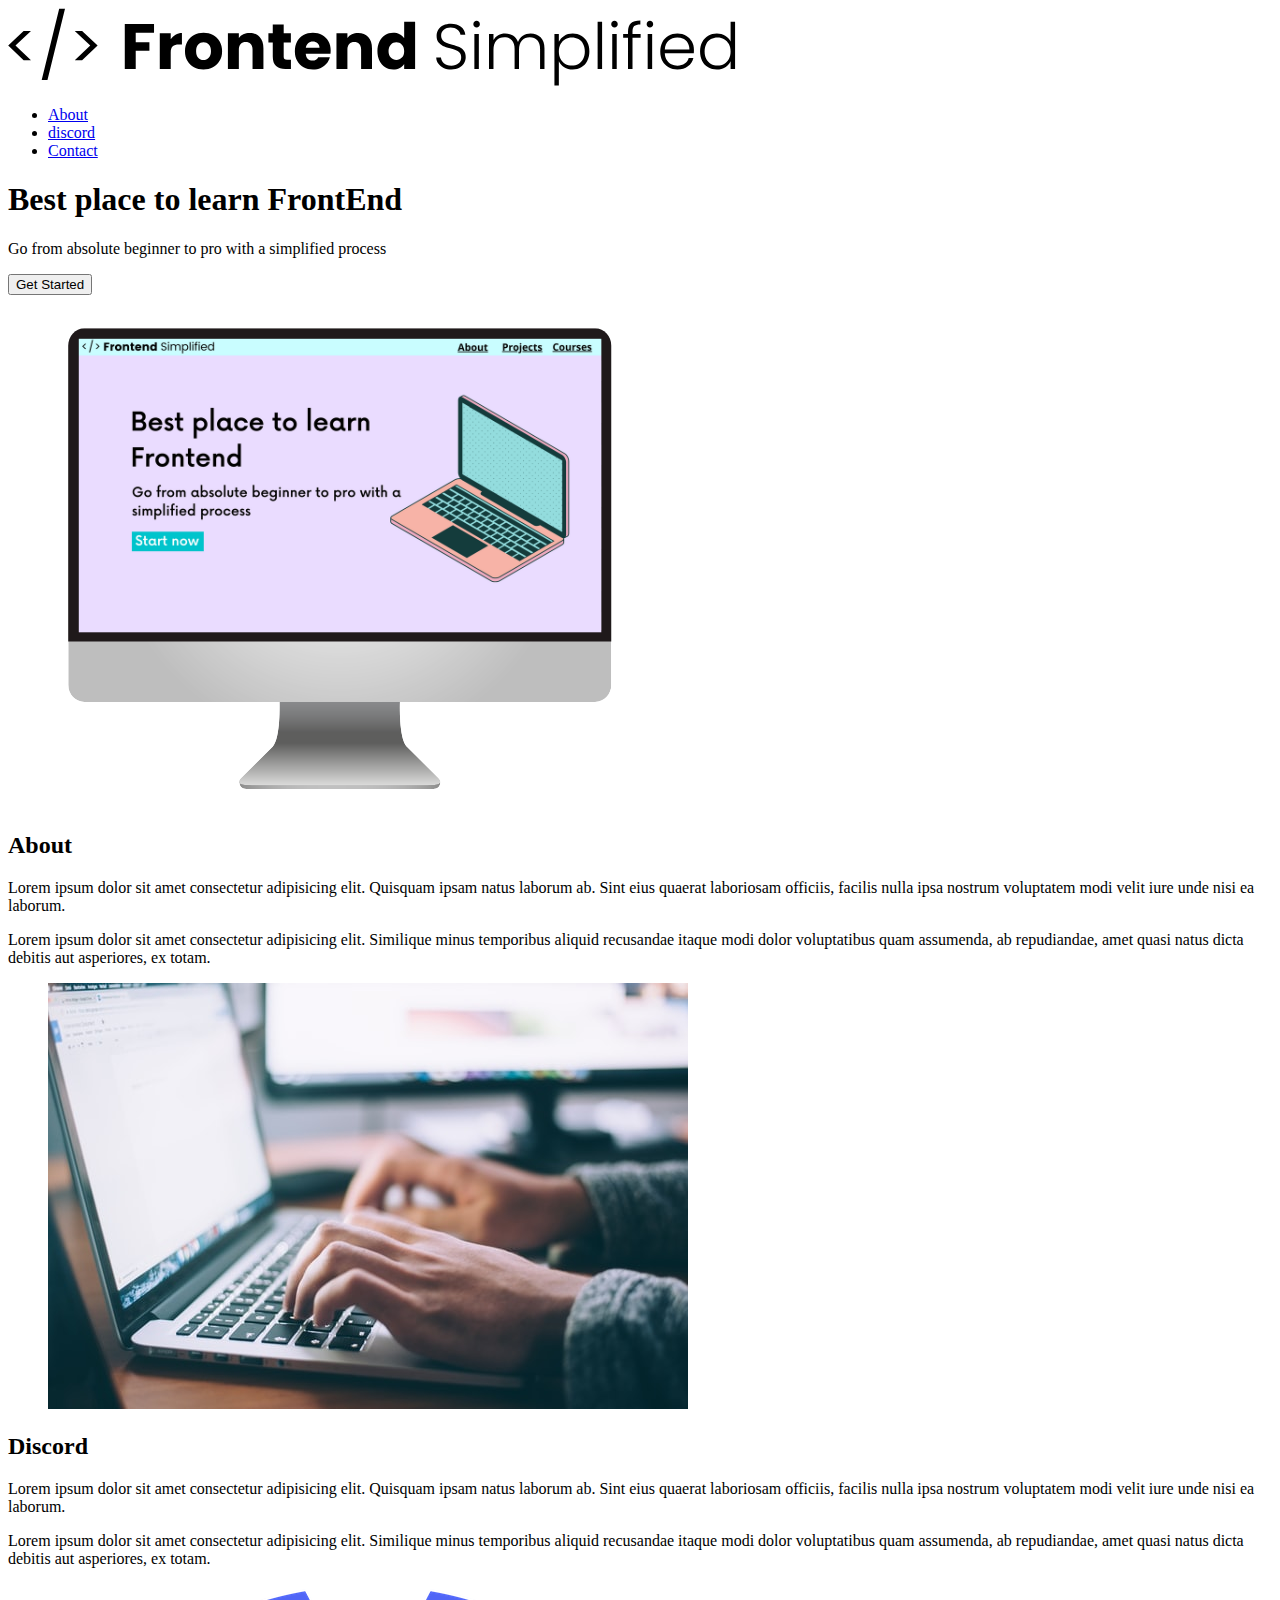
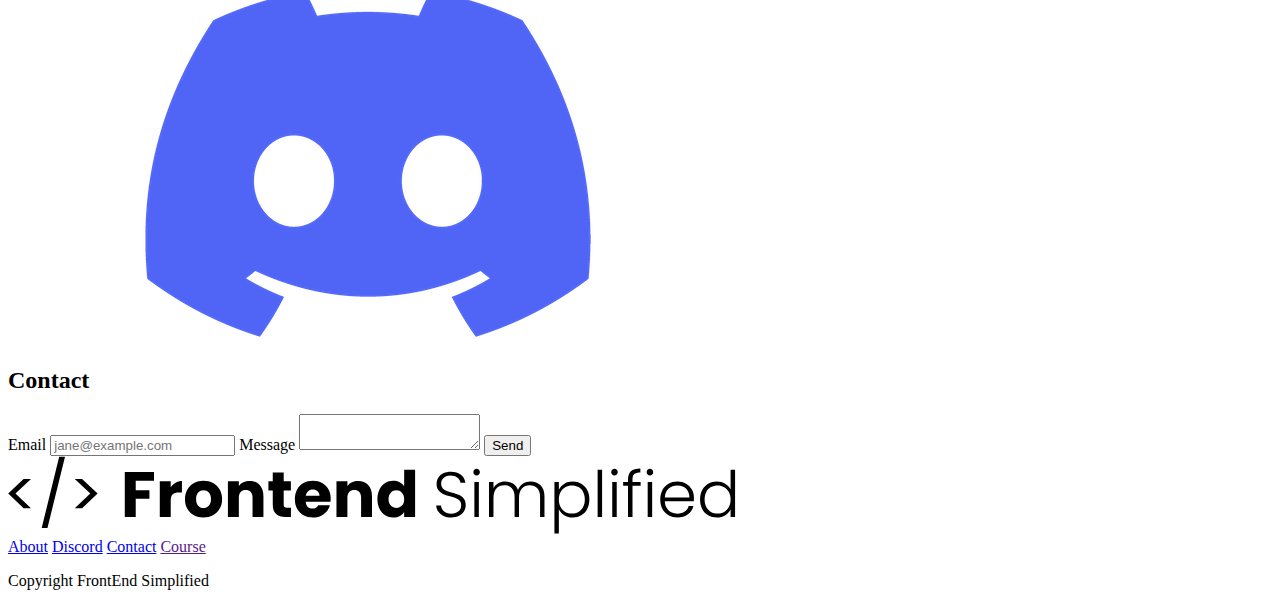
==== Frontend Best Practices Example Website/index.html @ 915b5ca9 "Setup HTML" ====
<!DOCTYPE html>
<html lang="en">
<head>
    <meta charset="UTF-8">
    <meta name="viewport" content="width=device-width, initial-scale=1.0">
    <title>FrontEnd Example</title>
</head>
<body>
    <section>
        <nav>
            <img src="./assets/FES.svg" alt=""> 
            <ul>
                <li><a href="#about">About</a></li>
                <li><a href="#discord">discord</a></li>
                <li><a href="#contact">Contact</a></li>
            </ul>
        </nav>
        <header>
            <div>
                <h1>Best place to learn FrontEnd</h1>
                <p>Go from absolute beginner to pro with a simplified process</p>
                <button>Get Started</button>
            </div>
            <figure>
                <img src="./assets/laptop.png" alt="Home page image">
            </figure>
        </header>        
    </section>
    <main>
        <section id="about">
            <h2>About</h2>
            <div>
                <p> 
                    Lorem ipsum dolor sit amet consectetur adipisicing elit. Quisquam ipsam natus laborum ab. Sint 
                    eius quaerat laboriosam officiis, facilis nulla ipsa nostrum voluptatem modi velit iure unde nisi ea 
                    laborum.
                </p>
                <p>
                    Lorem ipsum dolor sit amet consectetur adipisicing elit. Similique minus temporibus aliquid recusandae 
                    itaque modi dolor voluptatibus quam assumenda, ab repudiandae, amet quasi natus dicta debitis aut asperiores, ex 
                    totam.
                </p>
            </div>
            <figure>
                <img src="./assets/about.jpg" alt="">
            </figure>
        </section>
        <section id="discord">
            <h2>Discord</h2>
            <div>
                <p> 
                    Lorem ipsum dolor sit amet consectetur adipisicing elit. Quisquam ipsam natus laborum ab. Sint 
                    eius quaerat laboriosam officiis, facilis nulla ipsa nostrum voluptatem modi velit iure unde nisi ea 
                    laborum.
                </p>
                <p>
                    Lorem ipsum dolor sit amet consectetur adipisicing elit. Similique minus temporibus aliquid recusandae 
                    itaque modi dolor voluptatibus quam assumenda, ab repudiandae, amet quasi natus dicta debitis aut asperiores, ex 
                    totam.
                </p>
            </div>
            <figure>
                <img src="./assets/discord.png" alt="Discord">
            </figure>
        </section>
        <section id="contact">
            <h2>Contact</h2>
            <form action="">
                <label for="">Email</label>
                <input type="email" placeholder="jane@example.com">
                <!-- <input text="text" placeholder="jane@example.com"> -->
                <label for="">Message</label>
                <textarea name="" id=""></textarea>
                <button>Send</button>
            </form>
        </section>
    </main>
    
    <footer>
        <img src="./assets/FES.svg" alt="">
        <div>
            <a href="#about">About</a>
            <a href="#discord">Discord</a>
            <a href="#contact">Contact</a>
            <a href="">Course</a>
        </div>
        <p>Copyright FrontEnd Simplified</p>
    </footer>
</body>
</html>
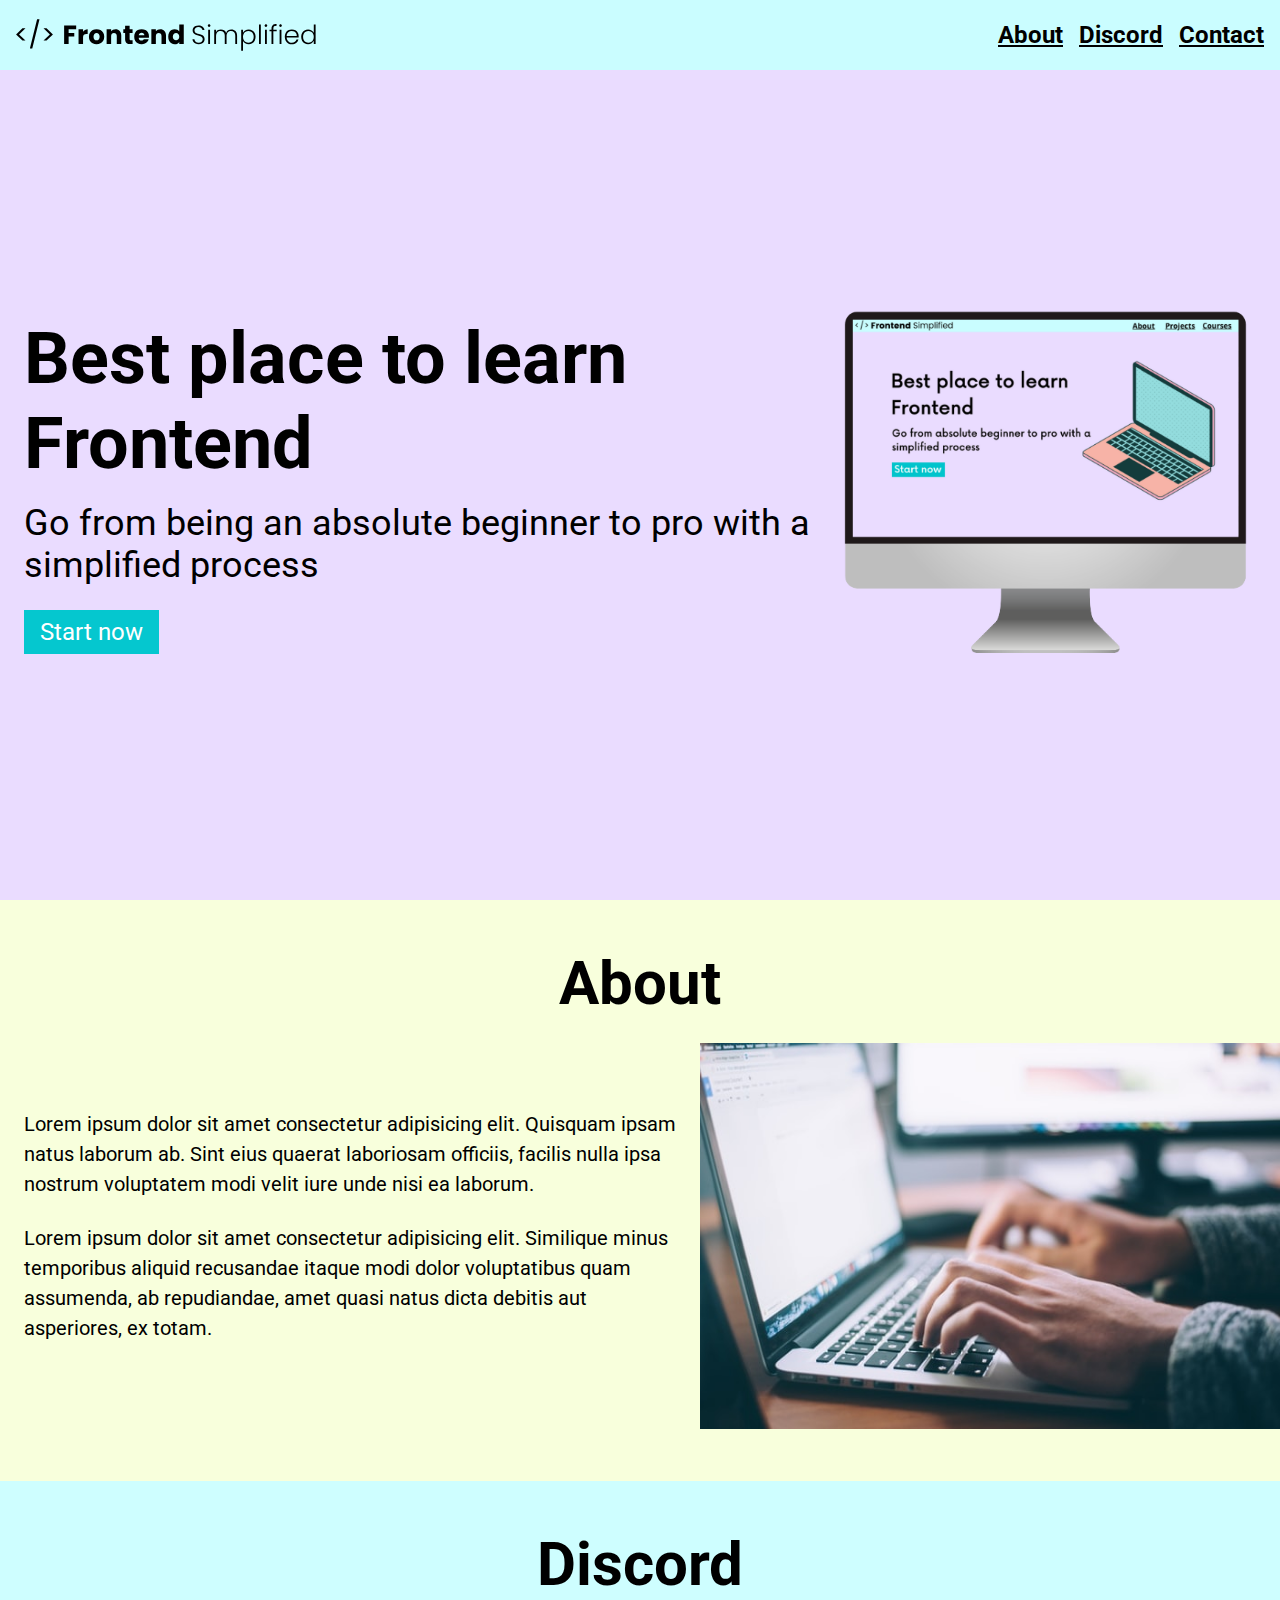
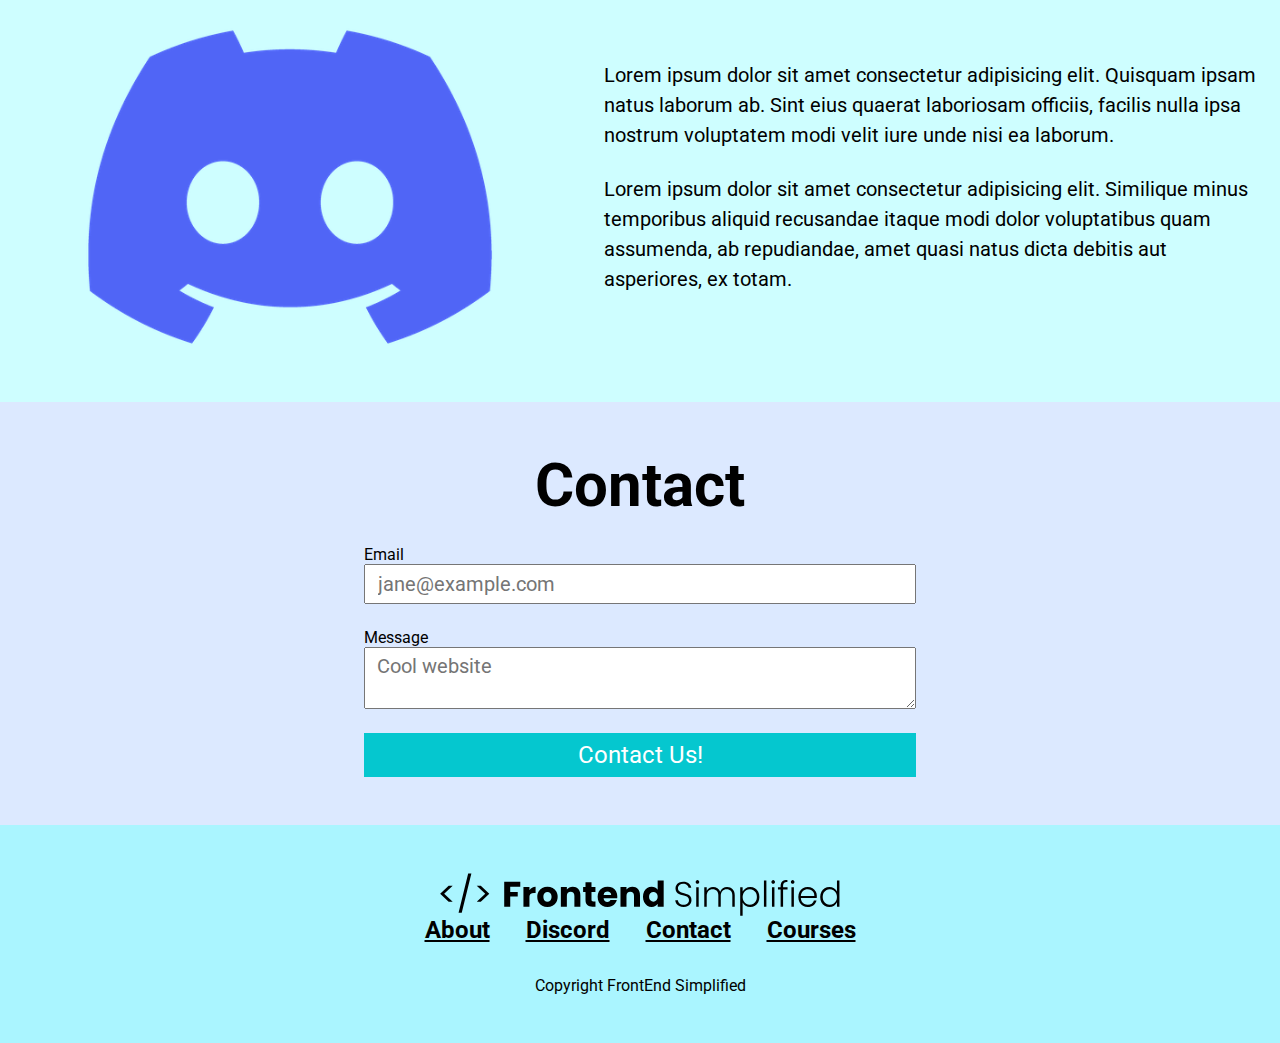
==== commit 19b76ba7: "Finished tutorial" ====
--- a/Frontend Best Practices Example Website/index.html
+++ b/Frontend Best Practices Example Website/index.html
@@ -1,90 +1,110 @@
 <!DOCTYPE html>
 <html lang="en">
+
 <head>
-    <meta charset="UTF-8">
-    <meta name="viewport" content="width=device-width, initial-scale=1.0">
+    <meta charset="UTF-8" />
+    <meta name="viewport" content="width=device-width, initial-scale=1.0" />
     <title>FrontEnd Example</title>
+    <link rel="stylesheet" href="./style.css" />
 </head>
+
 <body>
     <section>
         <nav>
-            <img src="./assets/FES.svg" alt=""> 
+            <img src="./assets/FES.svg" class="logo" alt="" />
             <ul>
                 <li><a href="#about">About</a></li>
-                <li><a href="#discord">discord</a></li>
+                <li><a href="#discord">Discord</a></li>
                 <li><a href="#contact">Contact</a></li>
             </ul>
         </nav>
         <header>
-            <div>
-                <h1>Best place to learn FrontEnd</h1>
-                <p>Go from absolute beginner to pro with a simplified process</p>
-                <button>Get Started</button>
+            <div class="row">
+                <div class="home__description">
+                    <h1>Best place to learn Frontend</h1>
+                    <p class="subheader">
+                        Go from being an absolute beginner to pro with a simplified
+                        process
+                    </p>
+                    <button class="home__description--button">Start now</button>
+                </div>
+                <figure>
+                    <img src="./assets/laptop.png" alt="Home page image" />
+                </figure>
             </div>
-            <figure>
-                <img src="./assets/laptop.png" alt="Home page image">
-            </figure>
-        </header>        
+        </header>
     </section>
     <main>
         <section id="about">
             <h2>About</h2>
-            <div>
-                <p> 
-                    Lorem ipsum dolor sit amet consectetur adipisicing elit. Quisquam ipsam natus laborum ab. Sint 
-                    eius quaerat laboriosam officiis, facilis nulla ipsa nostrum voluptatem modi velit iure unde nisi ea 
-                    laborum.
-                </p>
-                <p>
-                    Lorem ipsum dolor sit amet consectetur adipisicing elit. Similique minus temporibus aliquid recusandae 
-                    itaque modi dolor voluptatibus quam assumenda, ab repudiandae, amet quasi natus dicta debitis aut asperiores, ex 
-                    totam.
-                </p>
+            <div class="row">
+                <div class="section__description">
+                    <div class="section__description--wrapper">
+                        <p class="section__description--para">
+                            Lorem ipsum dolor sit amet consectetur adipisicing elit. Quisquam
+                            ipsam natus laborum ab. Sint eius quaerat laboriosam officiis,
+                            facilis nulla ipsa nostrum voluptatem modi velit iure unde nisi ea
+                            laborum.
+                        </p>
+                        <p class="section__description--para">
+                            Lorem ipsum dolor sit amet consectetur adipisicing elit. Similique
+                            minus temporibus aliquid recusandae itaque modi dolor voluptatibus
+                            quam assumenda, ab repudiandae, amet quasi natus dicta debitis aut
+                            asperiores, ex totam.
+                        </p>
+                    </div>
+                    <figure>
+                        <img src="./assets/about.jpg" class="about__img--wrapper" alt="" />
+                    </figure>
+                </div>
             </div>
-            <figure>
-                <img src="./assets/about.jpg" alt="">
-            </figure>
         </section>
         <section id="discord">
             <h2>Discord</h2>
-            <div>
-                <p> 
-                    Lorem ipsum dolor sit amet consectetur adipisicing elit. Quisquam ipsam natus laborum ab. Sint 
-                    eius quaerat laboriosam officiis, facilis nulla ipsa nostrum voluptatem modi velit iure unde nisi ea 
-                    laborum.
-                </p>
-                <p>
-                    Lorem ipsum dolor sit amet consectetur adipisicing elit. Similique minus temporibus aliquid recusandae 
-                    itaque modi dolor voluptatibus quam assumenda, ab repudiandae, amet quasi natus dicta debitis aut asperiores, ex 
-                    totam.
-                </p>
+            <div class="row">
+                <div class="section__description">
+                    <figure>
+                        <img src="./assets/discord.png" class="discord__img--wrapper" alt="Discord" />
+                    </figure>
+                    <div class="section__description--wrapper">
+                        <p class="section__description--para">
+                            Lorem ipsum dolor sit amet consectetur adipisicing elit. Quisquam
+                            ipsam natus laborum ab. Sint eius quaerat laboriosam officiis,
+                            facilis nulla ipsa nostrum voluptatem modi velit iure unde nisi ea
+                            laborum.
+                        </p>
+                        <p class="section__description--para">
+                            Lorem ipsum dolor sit amet consectetur adipisicing elit. Similique
+                            minus temporibus aliquid recusandae itaque modi dolor voluptatibus
+                            quam assumenda, ab repudiandae, amet quasi natus dicta debitis aut
+                            asperiores, ex totam.
+                        </p>
+                    </div>
+                </div>
             </div>
-            <figure>
-                <img src="./assets/discord.png" alt="Discord">
-            </figure>
         </section>
         <section id="contact">
             <h2>Contact</h2>
             <form action="">
                 <label for="">Email</label>
-                <input type="email" placeholder="jane@example.com">
-                <!-- <input text="text" placeholder="jane@example.com"> -->
+                <input type="email" placeholder="jane@example.com" />
                 <label for="">Message</label>
-                <textarea name="" id=""></textarea>
-                <button>Send</button>
+                <textarea type="text" placeholder="Cool website"></textarea>
+                <button>Contact Us!</button>
             </form>
         </section>
     </main>
-    
+
     <footer>
-        <img src="./assets/FES.svg" alt="">
-        <div>
-            <a href="#about">About</a>
-            <a href="#discord">Discord</a>
-            <a href="#contact">Contact</a>
-            <a href="">Course</a>
+        <img class="footer__logo" src="./assets/FES.svg" alt="" />
+        <div class="footer__links">
+            <a class="footer__link" href="#about">About</a>
+            <a class="footer__link" href="#discord">Discord</a>
+            <a class="footer__link" href="#contact">Contact</a>
+            <a class="footer__link" href="">Courses</a>
         </div>
-        <p>Copyright FrontEnd Simplified</p>
+        <p class="copyright">Copyright FrontEnd Simplified</p>
     </footer>
 </body>
+
 </html>--- a/Frontend Best Practices Example Website/style.css
+++ b/Frontend Best Practices Example Website/style.css
@@ -0,0 +1,252 @@
+@import url('https://fonts.googleapis.com/css2?family=Roboto:wght@300;400;500;700&display=swap');
+
+* {
+    margin: 0;
+    padding: 0;
+    box-sizing: border-box;
+    font-family: "Roboto", sans-serif;
+}
+
+nav {
+    height: 70px;
+    /* width: 100%; */
+    display: flex;
+    justify-content: space-between;
+    padding: 0 16px;
+    background-color: #cafdff;
+}
+
+header { 
+    background-color: #eadcff;
+    height: calc(100vh - 70px);
+    padding: 24px;
+    display: flex;
+    align-items: center;
+    justify-content: center;
+
+}
+
+h1 { 
+    font-size: 72px;
+}
+
+.subheader {
+    font-size: 36px;
+    margin: 16px 0 24px 0;
+}
+
+button {
+    background-color: #05c7cf;
+    color: white;
+    border: none;
+    padding: 8px 16px;
+    font-size: 24px;
+    cursor: pointer;
+}
+
+a {
+    color: #000;
+    font-size: 24px;
+    font-weight: 700;
+}
+
+.logo {
+    width: 300px;
+}
+
+ul {
+    display: flex;
+    align-items: center;
+}
+
+li {
+    list-style: none;
+    padding-left: 16px;
+}
+
+
+.row {
+    width: 100%;
+    max-width: 1300px;
+    margin: 0 auto;
+    display: flex;
+    align-items: center;
+    justify-content: center;
+}
+
+#about, #discord, #contact, footer {
+    padding: 48px 0;
+}
+
+/* 
+
+About
+
+*/
+
+#about {
+    background-color: #f8ffdc;
+}
+
+
+h2 {
+    font-size: 60px;
+    text-align: center;
+    margin-bottom: 24px;
+}
+
+.section__description {
+    display: flex;
+    justify-content: center;
+    align-items: center;
+    
+}
+
+.about__image {
+    width: 40%;
+}
+
+img {
+    width: 100%;
+}
+
+.section__description--wrapper {
+    width: 60%;
+}
+
+.about__image, .section__description--wrapper {
+    padding: 0 24px;
+}
+
+
+.section__description--para {
+    font-size: 20px;
+    line-height: 1.5;
+    margin-bottom: 24px;
+}
+
+/* 
+
+Discord
+
+*/
+
+#discord {
+    background-color: #cefeff;
+}
+
+/* 
+
+Contact
+
+*/
+
+#contact {
+    background-color: #dce9ff;
+    
+}
+
+form {
+    width: 100%;
+    max-width: 600px;
+    display: flex;
+    flex-direction: column;
+    margin: 0 auto;
+    padding: 0 24px;
+}
+
+input, textarea {
+    margin-bottom: 24px;
+    font-size: 20px;
+    padding: 6px 12px;
+}
+
+/* 
+
+Footer
+
+*/
+
+footer {
+    background-color: #aaf5ff;
+    display: flex;
+    flex-direction: column;
+    align-items: center;
+}
+
+.footer__logo {
+    width: 400px;
+}
+
+.footer__links {
+    margin-bottom: 32px;
+}
+
+.footer__link {
+    padding: 0 16px;
+}
+
+/* small phones tablets large smartphones */
+@media (max-width: 728px) {
+    .row {
+        flex-direction: column;
+    }
+    
+    .home__description {
+        margin-bottom: 24px;
+        display: flex;
+        flex-direction: column;
+        align-items: center;
+    }
+
+    .home__description--button {
+        max-width: 240px;
+    }
+
+    h1 {
+        text-align: center;
+        font-size: 60px;
+    }
+
+    .subheader {
+        text-align: center;
+        font-size: 28px;
+    }
+    ul {
+        display: none;
+    }
+
+    .section__description {
+        flex-direction: column;
+    }
+
+    .section__description--wrapper {
+        width: 100%;
+    }
+
+    .about__image--wrapper {
+        width: 100%;
+    }
+
+    #discord .section__description {
+        flex-direction: column-reverse;
+    }
+
+    footer {
+        padding: 48px 24px;
+    }
+    .footer__logo {
+        max-width: 300px;
+    }
+
+    .footer__link {
+        padding: 0 8px;
+        font-size: 18px;
+    }
+
+    .footer__links {
+        margin-bottom: 24px;
+    }
+
+}
+
